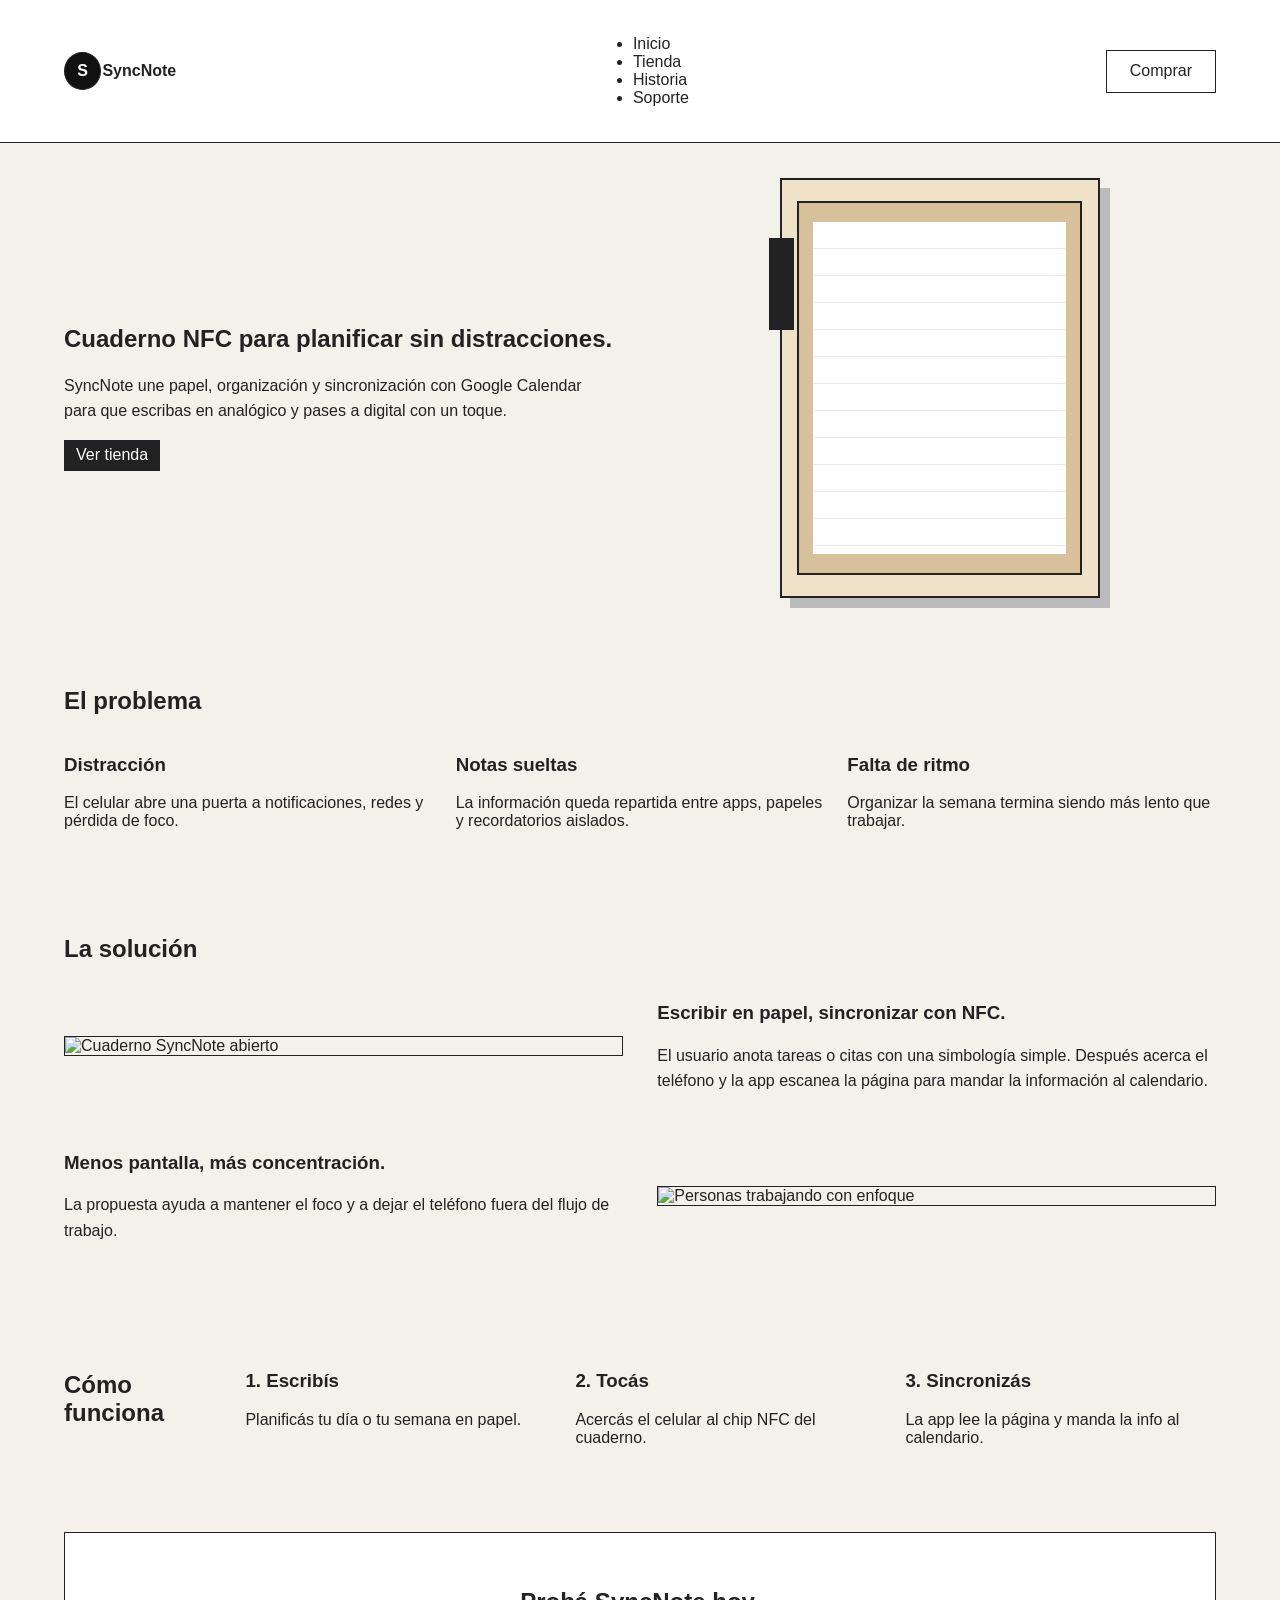
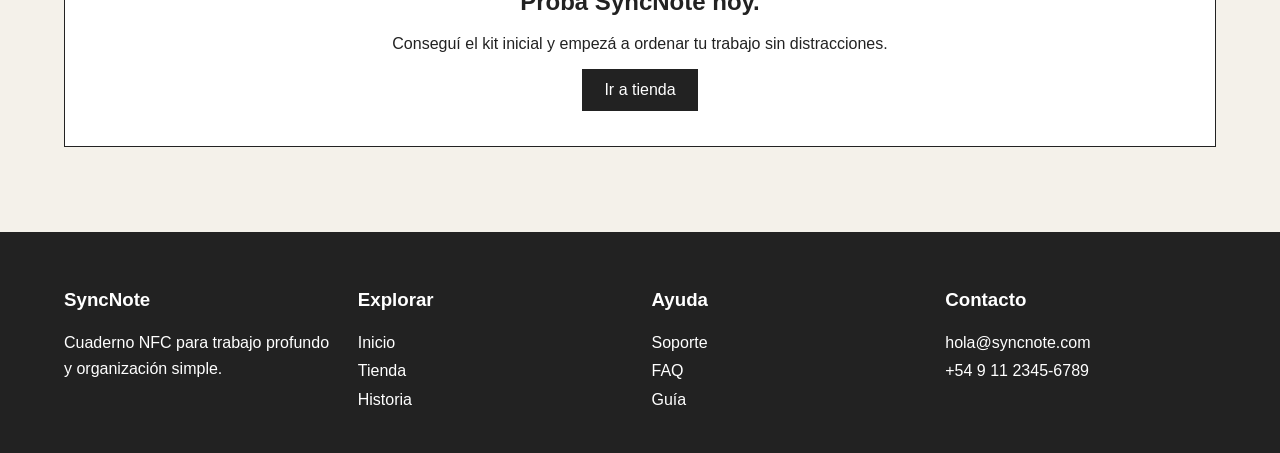
==== index.html @ 84cb2865 "first commit" ====
<!DOCTYPE html>
<html lang="es">
<head>
    <meta charset="UTF-8">
    <meta name="viewport" content="width=device-width, initial-scale=1.0">
    <title>SyncNote</title>
    <link rel="stylesheet" href="style.css">
</head>
<body>

<header>
    <nav>
        <a class="logo" href="index.html">
            <div class="mark">S</div>
            <div>SyncNote</div>
        </a>

        <div class="links">
            <ul>
                <li><a href="index.html">Inicio</a></li>
                <li><a href="tienda.html">Tienda</a></li>
                <li><a href="historia.html">Historia</a></li>
                <li><a href="soporte.html">Soporte</a></li>
            </ul>
        </div>

        <a class="btn btn-primary" href="tienda.html">Comprar</a>
    </nav>
</header>

<main>
    <section class="hero">
        <div class="text">
            <h1>Cuaderno NFC para planificar sin distracciones.</h1>
            <p>SyncNote une papel, organización y sincronización con Google Calendar para que escribas en analógico y pases a digital con un toque.</p>
            <a class="btn dark" href="tienda.html">Ver tienda</a>
        </div>

        <div class="art">
            <div class="notebook">
                <div class="cover"></div>
                <div class="pages"></div>
                <div class="tab"></div>
            </div>
        </div>
    </section>

    <section class="problem">
        <h2>El problema</h2>
        <div class="grid3">
            <article class="card">
                <h3>Distracción</h3>
                <p>El celular abre una puerta a notificaciones, redes y pérdida de foco.</p>
            </article>
            <article class="card">
                <h3>Notas sueltas</h3>
                <p>La información queda repartida entre apps, papeles y recordatorios aislados.</p>
            </article>
            <article class="card">
                <h3>Falta de ritmo</h3>
                <p>Organizar la semana termina siendo más lento que trabajar.</p>
            </article>
        </div>
    </section>

    <section class="solution">
        <h2>La solución</h2>
        <div class="row">
            <div class="pic">
                <img src="https://images.unsplash.com/photo-1516321318423-f06f85e504b3?auto=format&fit=crop&w=900&q=80" alt="Cuaderno SyncNote abierto">
            </div>
            <div class="textblock">
                <h3>Escribir en papel, sincronizar con NFC.</h3>
                <p>El usuario anota tareas o citas con una simbología simple. Después acerca el teléfono y la app escanea la página para mandar la información al calendario.</p>
            </div>
        </div>

        <div class="row reverse">
            <div class="pic">
                <img src="https://images.unsplash.com/photo-1522202176988-66273c2fd55f?auto=format&fit=crop&w=900&q=80" alt="Personas trabajando con enfoque">
            </div>
            <div class="textblock">
                <h3>Menos pantalla, más concentración.</h3>
                <p>La propuesta ayuda a mantener el foco y a dejar el teléfono fuera del flujo de trabajo.</p>
            </div>
        </div>
    </section>

    <section class="steps">
        <h2>Cómo funciona</h2>
        <div class="grid3">
            <article class="step">
                <h3>1. Escribís</h3>
                <p>Planificás tu día o tu semana en papel.</p>
            </article>
            <article class="step">
                <h3>2. Tocás</h3>
                <p>Acercás el celular al chip NFC del cuaderno.</p>
            </article>
            <article class="step">
                <h3>3. Sincronizás</h3>
                <p>La app lee la página y manda la info al calendario.</p>
            </article>
        </div>
    </section>

    <section>
        <div class="cta-box">
            <h2>Probá SyncNote hoy.</h2>
            <p>Conseguí el kit inicial y empezá a ordenar tu trabajo sin distracciones.</p>
            <a class="btn dark" href="tienda.html">Ir a tienda</a>
        </div>
    </section>
</main>

<footer>
    <div class="footer-inner">
        <div>
            <h3>SyncNote</h3>
            <p>Cuaderno NFC para trabajo profundo y organización simple.</p>
        </div>
        <div>
            <h3>Explorar</h3>
            <ul>
                <li><a href="index.html">Inicio</a></li>
                <li><a href="tienda.html">Tienda</a></li>
                <li><a href="historia.html">Historia</a></li>
            </ul>
        </div>
        <div>
            <h3>Ayuda</h3>
            <ul>
                <li><a href="soporte.html">Soporte</a></li>
                <li><a href="soporte.html#faq">FAQ</a></li>
                <li><a href="soporte.html#inicio">Guía</a></li>
            </ul>
        </div>
        <div>
            <h3>Contacto</h3>
            <ul>
                <li>hola@syncnote.com</li>
                <li>+54 9 11 2345-6789</li>
            </ul>
        </div>
    </div>
</footer>

</body>
</html>
---- style.css ----
* {
    box-sizing: border-box;
}

body {
    margin: 0;
    font-family: Arial, Helvetica, sans-serif;
    background: #f4f1ea;
    color: #222;
}

img {
    display: block;
    max-width: 100%;
}

a {
    color: inherit;
    text-decoration: none;
}

header {
    position: sticky;
    top: 0;
    background: #fff;
    border-bottom: 1px solid #222;
    z-index: 10;
}

header nav {
    width: 90%;
    margin: 0 5%;
    padding: 1.5% 0;
    display: flex;
    justify-content: space-between;
    align-items: center;
    gap: 2%;
}

.logo {
    display: flex;
    align-items: center;
    gap: 1%;
    font-weight: bold;
}

.mark {
    width: 2.4rem;
    height: 2.4rem;
    border: 1px solid #222;
    border-radius: 50%;
    display: grid;
    place-items: center;
    background: #111;
    color: #fff;
}

.links {
    flex: 1;
    display: flex;
    justify-content: center;
    gap: 4%;
}

.links a {
    padding: 0.5% 0;
}

.btn {
    display: inline-block;
    border: 1px solid #222;
    padding: 1% 2%;
    background: #fff;
}

.dark {
    background: #222;
    color: #fff;
}

main {
    width: 90%;
    margin: 0 5%;
}

section {
    padding: 3% 0;
}

.hero,
.supporthero {
    display: flex;
    justify-content: space-between;
    align-items: center;
    gap: 4%;
}

.hero .text,
.hero .art,
.supporthero .text,
.supporthero .search {
    flex: 1;
}

.hero .text p,
.supporthero .text p,
.box p,
.row p,
.essay p,
.materials p,
footer p,
footer li {
    line-height: 1.6;
}

.notebook {
    width: 70%;
    max-width: 320px;
    height: 420px;
    margin: 0 auto;
    position: relative;
    background: #efe2c8;
    border: 2px solid #222;
    box-shadow: 10px 10px 0 #bbb;
}

.cover {
    position: absolute;
    inset: 5%;
    background: #d7c19b;
    border: 2px solid #222;
}

.pages {
    position: absolute;
    inset: 10%;
    background: repeating-linear-gradient(to bottom, #fff, #fff 26px, #d7d7d7 27px);
}

.tab {
    position: absolute;
    left: -4%;
    top: 14%;
    width: 8%;
    height: 22%;
    background: #222;
}

.grid3 {
    display: grid;
    grid-template-columns: repeat(3, 1fr);
    gap: 2%;
}

.box {
    background: #fff;
    border: 1px solid #222;
    padding: 2%;
    box-shadow: 4px 4px 0 #bbb;
}

.row {
    display: flex;
    align-items: center;
    gap: 3%;
    margin-bottom: 2%;
}

.reverse {
    flex-direction: row-reverse;
}

.pic,
.materials .image {
    flex: 1;
}

.textblock,
.materials .text {
    flex: 1;
}

.pic img,
.materials .image img {
    border: 1px solid #222;
}

.steps {
    display: flex;
    gap: 2%;
}

.steps .box {
    flex: 1;
}

.cta-box {
    text-align: center;
    background: #fff;
    border: 1px solid #222;
    padding: 3%;
}

.shophero,
.storyhero,
.supporthero,
.menu,
.essay,
.materials,
.faq,
.trust {
    background: #fff;
    border: 1px solid #222;
    padding: 2%;
}

.shophero {
    text-align: center;
}

.big {
    transform: scale(1.05);
}

.filters {
    display: flex;
    justify-content: center;
    gap: 1%;
    margin-bottom: 2%;
}

.filters button {
    font: inherit;
    border: 1px solid #222;
    background: #fff;
    padding: 0.8% 1.3%;
}

.trust {
    display: flex;
    gap: 2%;
    background: #222;
    color: #fff;
}

.trust div {
    flex: 1;
    text-align: center;
}

.storyhero {
    min-height: 60vh;
    display: flex;
    align-items: center;
    justify-content: center;
    text-align: center;
    color: #fff;
    background: linear-gradient(rgba(0, 0, 0, 0.35), rgba(0, 0, 0, 0.35)), url('https://images.unsplash.com/photo-1519681393784-d120267933ba?auto=format&fit=crop&w=1600&q=80') center/cover no-repeat;
}

.essay {
    width: 70%;
    margin: 0 15%;
}

.materials .pair {
    display: flex;
    gap: 3%;
    align-items: center;
}

.materials .image {
    flex: 4;
}

.materials .text {
    flex: 6;
}

.search {
    width: 35%;
}

.search input {
    width: 100%;
    padding: 2%;
    border: 1px solid #222;
}

.menu {
    display: flex;
    gap: 2%;
}

.menu a {
    display: inline-block;
    border: 1px solid #222;
    padding: 1% 2%;
    background: #fff;
}

.guide .row {
    align-items: flex-start;
    background: #fff;
    border: 1px solid #222;
    padding: 2%;
}

.guide img {
    width: 30%;
    border: 1px solid #222;
}

.faq details {
    border: 1px solid #222;
    padding: 1.5% 2%;
    margin-bottom: 1%;
}

footer {
    background: #222;
    color: #fff;
    margin-top: 4%;
}

.footer-inner {
    width: 90%;
    margin: 0 5%;
    padding: 3% 0;
    display: grid;
    grid-template-columns: repeat(4, 1fr);
    gap: 2%;
}

footer ul {
    list-style: none;
    padding: 0;
    margin: 0;
}

footer li {
    margin-bottom: 1%;
}
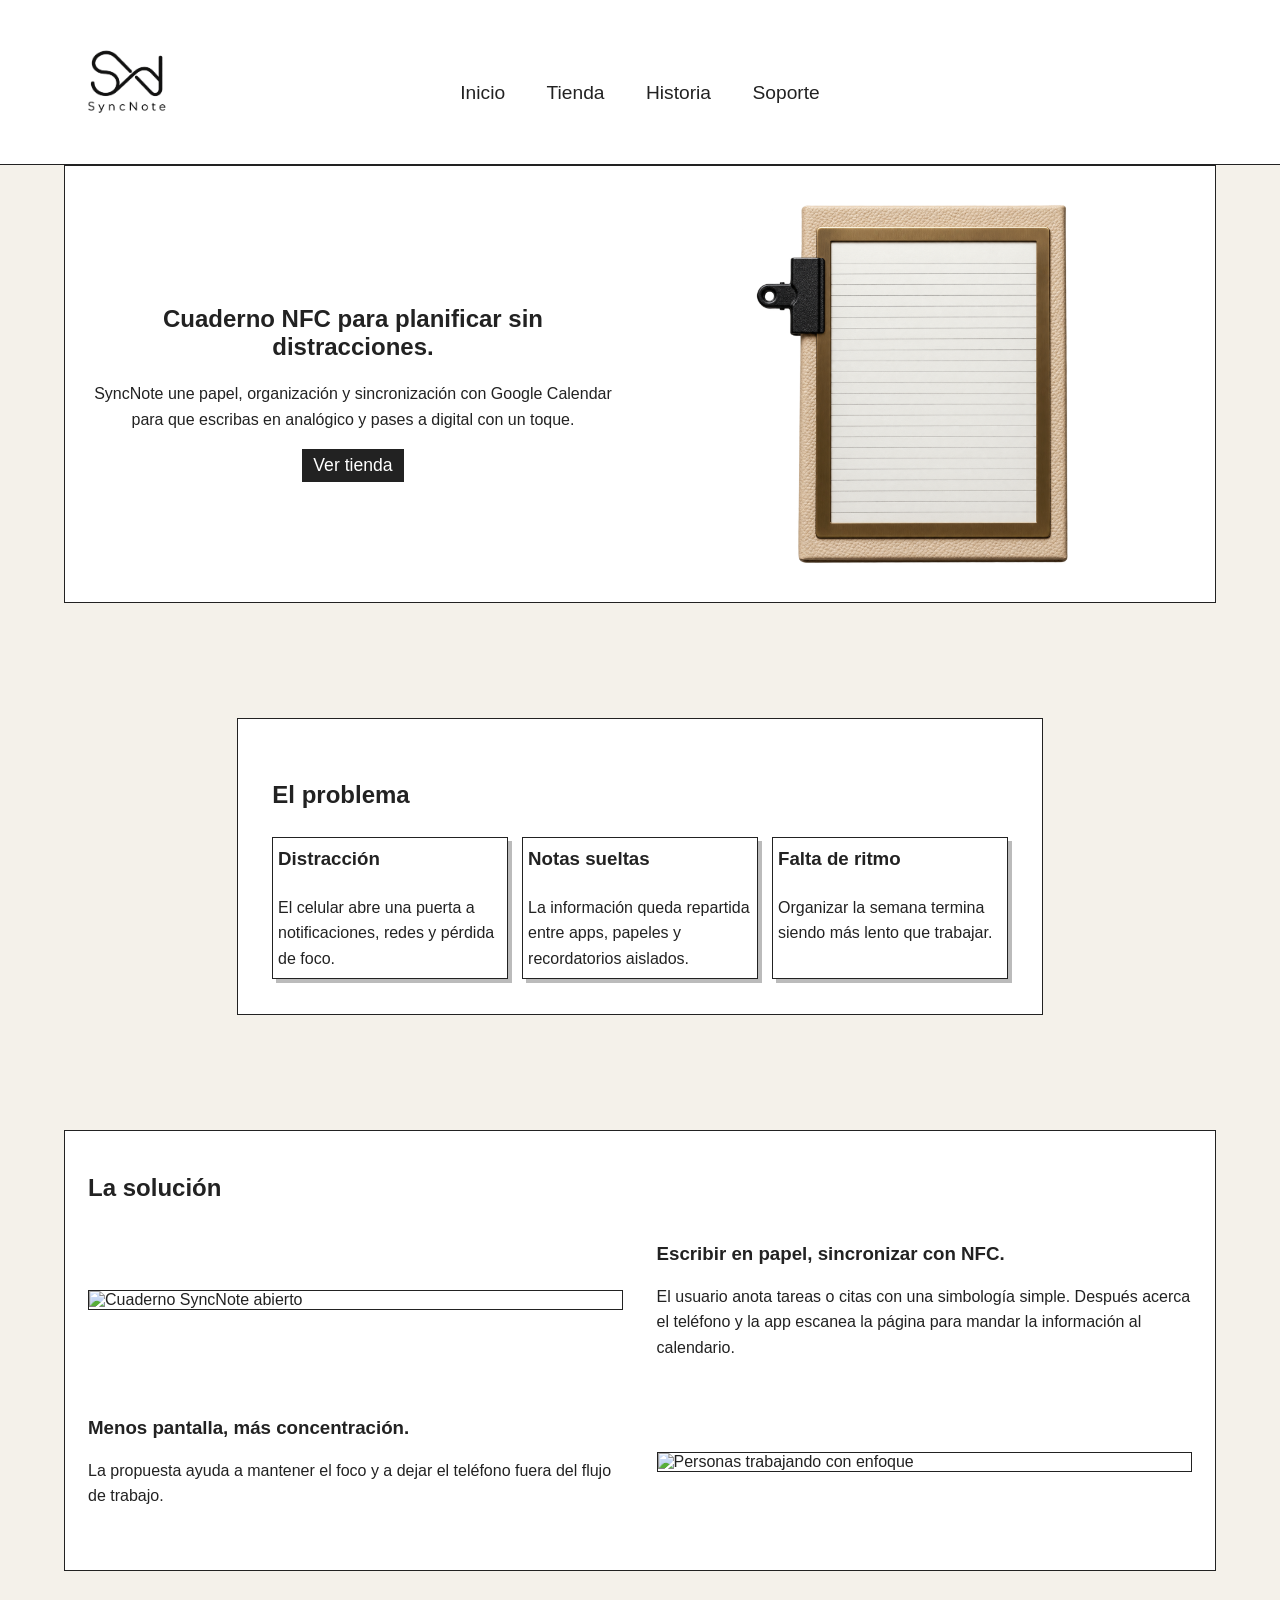
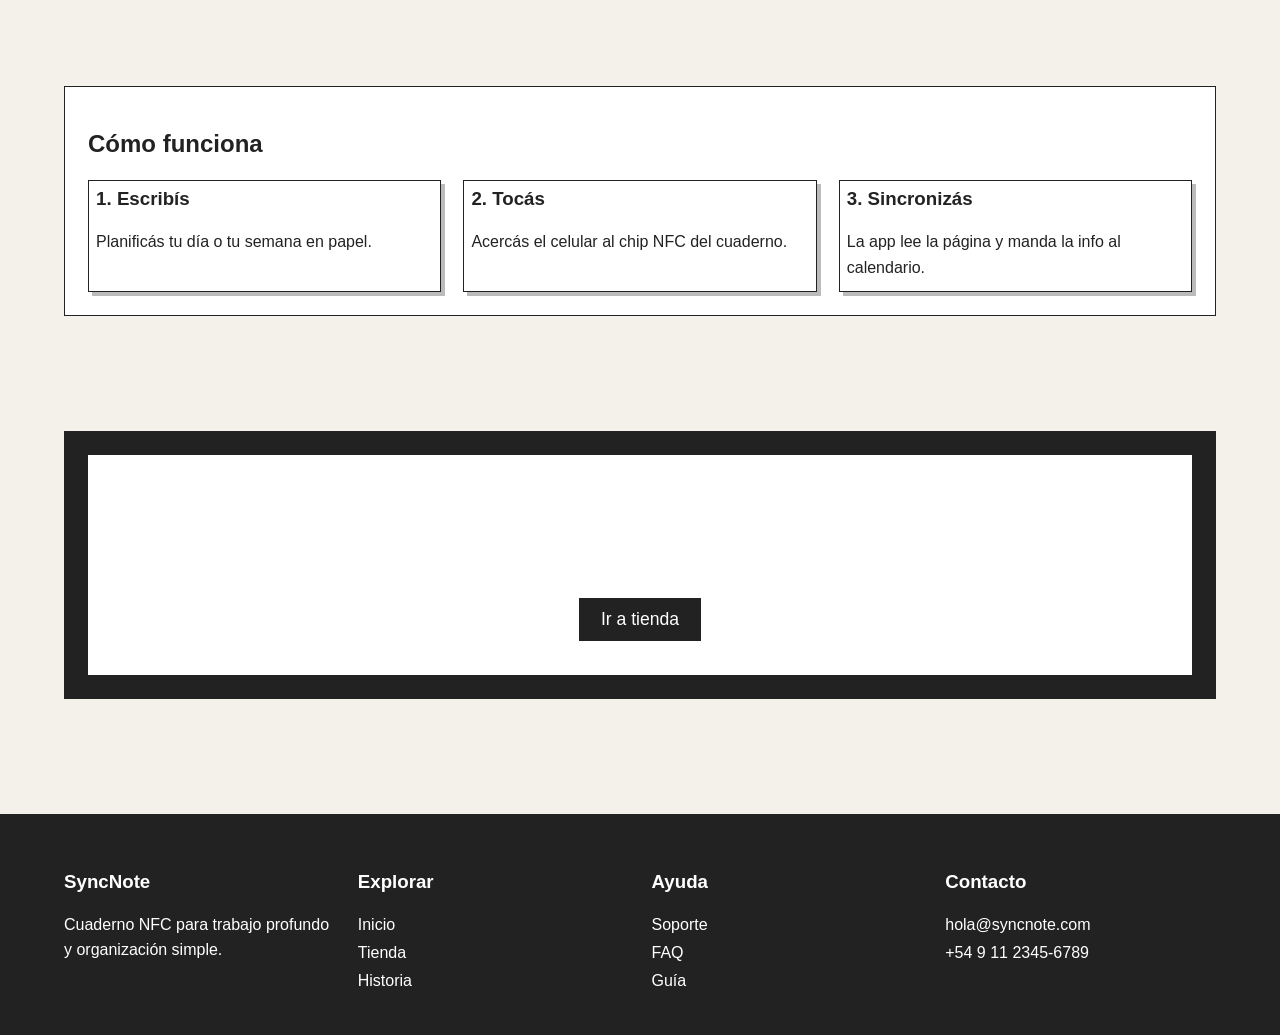
==== commit ab9babde: "falta poco" ====
--- a/index.html
+++ b/index.html
@@ -11,11 +11,10 @@
 <header>
     <nav>
         <a class="logo" href="index.html">
-            <div class="mark">S</div>
-            <div>SyncNote</div>
+            <img src="img/logo.png" alt="SyncNote">
         </a>
 
-        <div class="links">
+        <div>
             <ul>
                 <li><a href="index.html">Inicio</a></li>
                 <li><a href="tienda.html">Tienda</a></li>
@@ -24,80 +23,76 @@
             </ul>
         </div>
 
-        <a class="btn btn-primary" href="tienda.html">Comprar</a>
+        <a class="btn dark" href="tienda.html">Comprar</a>
     </nav>
 </header>
 
 <main>
     <section class="hero">
-        <div class="text">
+        <div>
             <h1>Cuaderno NFC para planificar sin distracciones.</h1>
             <p>SyncNote une papel, organización y sincronización con Google Calendar para que escribas en analógico y pases a digital con un toque.</p>
             <a class="btn dark" href="tienda.html">Ver tienda</a>
         </div>
 
-        <div class="art">
-            <div class="notebook">
-                <div class="cover"></div>
-                <div class="pages"></div>
-                <div class="tab"></div>
-            </div>
+        <div>
+            <img src="img/producto.png" alt="Cuaderno SyncNote NFC">
         </div>
     </section>
 
-    <section class="problem">
+    <section>
         <h2>El problema</h2>
         <div class="grid3">
-            <article class="card">
+            <article>
                 <h3>Distracción</h3>
                 <p>El celular abre una puerta a notificaciones, redes y pérdida de foco.</p>
             </article>
-            <article class="card">
+            <article>
                 <h3>Notas sueltas</h3>
                 <p>La información queda repartida entre apps, papeles y recordatorios aislados.</p>
             </article>
-            <article class="card">
+            <article>
                 <h3>Falta de ritmo</h3>
                 <p>Organizar la semana termina siendo más lento que trabajar.</p>
             </article>
         </div>
     </section>
 
-    <section class="solution">
+    <section>
         <h2>La solución</h2>
         <div class="row">
-            <div class="pic">
+            <div>
                 <img src="https://images.unsplash.com/photo-1516321318423-f06f85e504b3?auto=format&fit=crop&w=900&q=80" alt="Cuaderno SyncNote abierto">
             </div>
-            <div class="textblock">
+            <div>
                 <h3>Escribir en papel, sincronizar con NFC.</h3>
                 <p>El usuario anota tareas o citas con una simbología simple. Después acerca el teléfono y la app escanea la página para mandar la información al calendario.</p>
             </div>
         </div>
 
         <div class="row reverse">
-            <div class="pic">
+            <div>
                 <img src="https://images.unsplash.com/photo-1522202176988-66273c2fd55f?auto=format&fit=crop&w=900&q=80" alt="Personas trabajando con enfoque">
             </div>
-            <div class="textblock">
+            <div>
                 <h3>Menos pantalla, más concentración.</h3>
                 <p>La propuesta ayuda a mantener el foco y a dejar el teléfono fuera del flujo de trabajo.</p>
             </div>
         </div>
     </section>
 
-    <section class="steps">
+    <section>
         <h2>Cómo funciona</h2>
         <div class="grid3">
-            <article class="step">
+            <article>
                 <h3>1. Escribís</h3>
                 <p>Planificás tu día o tu semana en papel.</p>
             </article>
-            <article class="step">
+            <article>
                 <h3>2. Tocás</h3>
                 <p>Acercás el celular al chip NFC del cuaderno.</p>
             </article>
-            <article class="step">
+            <article>
                 <h3>3. Sincronizás</h3>
                 <p>La app lee la página y manda la info al calendario.</p>
             </article>
--- a/style.css
+++ b/style.css
@@ -23,47 +23,48 @@
     position: sticky;
     top: 0;
     background: #fff;
-    border-bottom: 1px solid #222;
+    border-bottom: 1px solid #222; 
     z-index: 10;
 }
 
-header nav {
+nav {
     width: 90%;
     margin: 0 5%;
     padding: 1.5% 0;
     display: flex;
     justify-content: space-between;
     align-items: center;
-    gap: 2%;
+    position: relative;
 }
 
 .logo {
     display: flex;
     align-items: center;
     gap: 1%;
-    font-weight: bold;
-}
-
-.mark {
-    width: 2.4rem;
-    height: 2.4rem;
-    border: 1px solid #222;
-    border-radius: 50%;
-    display: grid;
-    place-items: center;
-    background: #111;
-    color: #fff;
-}
-
-.links {
-    flex: 1;
-    display: flex;
+    flex-shrink: 0;
+}
+
+.logo img {
+    width: 100%;
+    max-width: 10%;
+}
+
+nav ul {
+    display: flex;
+    list-style: none;
+    padding: 0;
+    margin: 0;
     justify-content: center;
-    gap: 4%;
-}
-
-.links a {
-    padding: 0.5% 0;
+    gap: 6%;
+    position: absolute;
+    left: 50%;
+    transform: translateX(-50%);
+    width: 60%;
+}
+
+nav li a {
+    font-size: 120%;
+    font-weight: 500;
 }
 
 .btn {
@@ -71,6 +72,9 @@
     border: 1px solid #222;
     padding: 1% 2%;
     background: #fff;
+    cursor: pointer;
+    font-size: 1.1em;
+    flex-shrink: 0;
 }
 
 .dark {
@@ -84,32 +88,29 @@
 }
 
 section {
-    padding: 3% 0;
-}
-
-.hero,
-.supporthero {
+    padding-top: 4%;
+    padding-bottom: 0;
+    margin-bottom: 10%;
+}
+
+.hero {
     display: flex;
     justify-content: space-between;
     align-items: center;
     gap: 4%;
 }
 
-.hero .text,
-.hero .art,
-.supporthero .text,
-.supporthero .search {
-    flex: 1;
-}
-
-.hero .text p,
-.supporthero .text p,
-.box p,
-.row p,
-.essay p,
-.materials p,
-footer p,
-footer li {
+.hero div {
+    flex: 1;
+}
+
+.hero img {
+    margin-left: 15%;
+    width: 70%;
+    max-width: 100%;
+}
+
+.hero p {
     line-height: 1.6;
 }
 
@@ -150,48 +151,46 @@
     display: grid;
     grid-template-columns: repeat(3, 1fr);
     gap: 2%;
-}
-
-.box {
+    margin-top: 2%;
+}
+
+article {
     background: #fff;
     border: 1px solid #222;
     padding: 2%;
     box-shadow: 4px 4px 0 #bbb;
 }
 
+article p {
+    line-height: 1.6;
+    margin: 1% 0;
+}
+
+article h3 {
+    margin-top: 0;
+}
+
 .row {
     display: flex;
     align-items: center;
     gap: 3%;
-    margin-bottom: 2%;
+    margin: 2% 0;
 }
 
 .reverse {
     flex-direction: row-reverse;
 }
 
-.pic,
-.materials .image {
-    flex: 1;
-}
-
-.textblock,
-.materials .text {
-    flex: 1;
-}
-
-.pic img,
-.materials .image img {
-    border: 1px solid #222;
-}
-
-.steps {
-    display: flex;
-    gap: 2%;
-}
-
-.steps .box {
-    flex: 1;
+.row div {
+    flex: 1;
+}
+
+.row img {
+    border: 1px solid #222;
+}
+
+.row p {
+    line-height: 1.6;
 }
 
 .cta-box {
@@ -201,24 +200,26 @@
     padding: 3%;
 }
 
-.shophero,
-.storyhero,
-.supporthero,
-.menu,
-.essay,
-.materials,
-.faq,
-.trust {
-    background: #fff;
-    border: 1px solid #222;
-    padding: 2%;
-}
-
-.shophero {
-    text-align: center;
-}
-
-.big {
+main section:first-child {
+    text-align: center;
+    background: #fff;
+    border: 1px solid #222;
+    padding: 2%;
+}
+
+main section:nth-child(3) {
+    background: #fff;
+    border: 1px solid #222;
+    padding: 2%;
+}
+
+main section:nth-child(4) {
+    background: #fff;
+    border: 1px solid #222;
+    padding: 2%;
+}
+
+.featured {
     transform: scale(1.05);
 }
 
@@ -229,89 +230,58 @@
     margin-bottom: 2%;
 }
 
-.filters button {
+button {
     font: inherit;
     border: 1px solid #222;
     background: #fff;
-    padding: 0.8% 1.3%;
-}
-
-.trust {
+    padding: 1% 1.5%;
+    cursor: pointer;
+}
+
+main section:last-child {
     display: flex;
     gap: 2%;
     background: #222;
     color: #fff;
-}
-
-.trust div {
-    flex: 1;
-    text-align: center;
-}
-
-.storyhero {
-    min-height: 60vh;
-    display: flex;
-    align-items: center;
-    justify-content: center;
-    text-align: center;
-    color: #fff;
-    background: linear-gradient(rgba(0, 0, 0, 0.35), rgba(0, 0, 0, 0.35)), url('https://images.unsplash.com/photo-1519681393784-d120267933ba?auto=format&fit=crop&w=1600&q=80') center/cover no-repeat;
-}
-
-.essay {
-    width: 70%;
-    margin: 0 15%;
-}
-
-.materials .pair {
+    padding: 2%;
+}
+
+main section:last-child div {
+    flex: 1;
+    text-align: center;
+}
+
+main section:last-child p {
+    line-height: 1.6;
+}
+
+.pair {
     display: flex;
     gap: 3%;
     align-items: center;
 }
 
-.materials .image {
-    flex: 4;
-}
-
-.materials .text {
-    flex: 6;
-}
-
-.search {
-    width: 35%;
-}
-
-.search input {
-    width: 100%;
-    padding: 2%;
-    border: 1px solid #222;
-}
-
-.menu {
-    display: flex;
-    gap: 2%;
-}
-
-.menu a {
-    display: inline-block;
-    border: 1px solid #222;
-    padding: 1% 2%;
-    background: #fff;
-}
-
-.guide .row {
+.pair div {
+    flex: 1;
+}
+
+.pair p {
+    line-height: 1.6;
+}
+
+section#inicio .row {
     align-items: flex-start;
     background: #fff;
     border: 1px solid #222;
     padding: 2%;
 }
 
-.guide img {
+section#inicio img {
     width: 30%;
     border: 1px solid #222;
 }
 
-.faq details {
+section#faq details {
     border: 1px solid #222;
     padding: 1.5% 2%;
     margin-bottom: 1%;
@@ -340,4 +310,57 @@
 
 footer li {
     margin-bottom: 1%;
-}
+    line-height: 1.6;
+}
+
+footer p {
+    line-height: 1.6;
+}
+
+.storyhero {
+    min-height: 60vh;
+    display: flex;
+    align-items: center;
+    justify-content: center;
+    text-align: center;
+    color: #fff;
+    background: linear-gradient(rgba(0, 0, 0, 0.35), rgba(0, 0, 0, 0.35)), url('https://images.unsplash.com/photo-1519681393784-d120267933ba?auto=format&fit=crop&w=1600&q=80') center/cover no-repeat;
+}
+
+.menu {
+    display: flex;
+    gap: 2%;
+    background: #fff;
+    border: 1px solid #222;
+    padding: 2%;
+}
+
+.menu a {
+    display: inline-block;
+    border: 1px solid #222;
+    padding: 1% 2%;
+    background: #fff;
+    flex: 1;
+    text-align: center;
+}
+
+.menu a:hover {
+    background: #222;
+    color: #fff;
+}
+
+input {
+    width: 100%;
+    padding: 2%;
+    border: 1px solid #222;
+}
+
+main section:nth-child(2) {
+    background: #fff;
+    border: 1px solid #222;
+    padding: 3%;
+    width: 70%;
+    margin-left: 15%;
+    margin-right: 15%;
+    line-height: 1.8;
+}
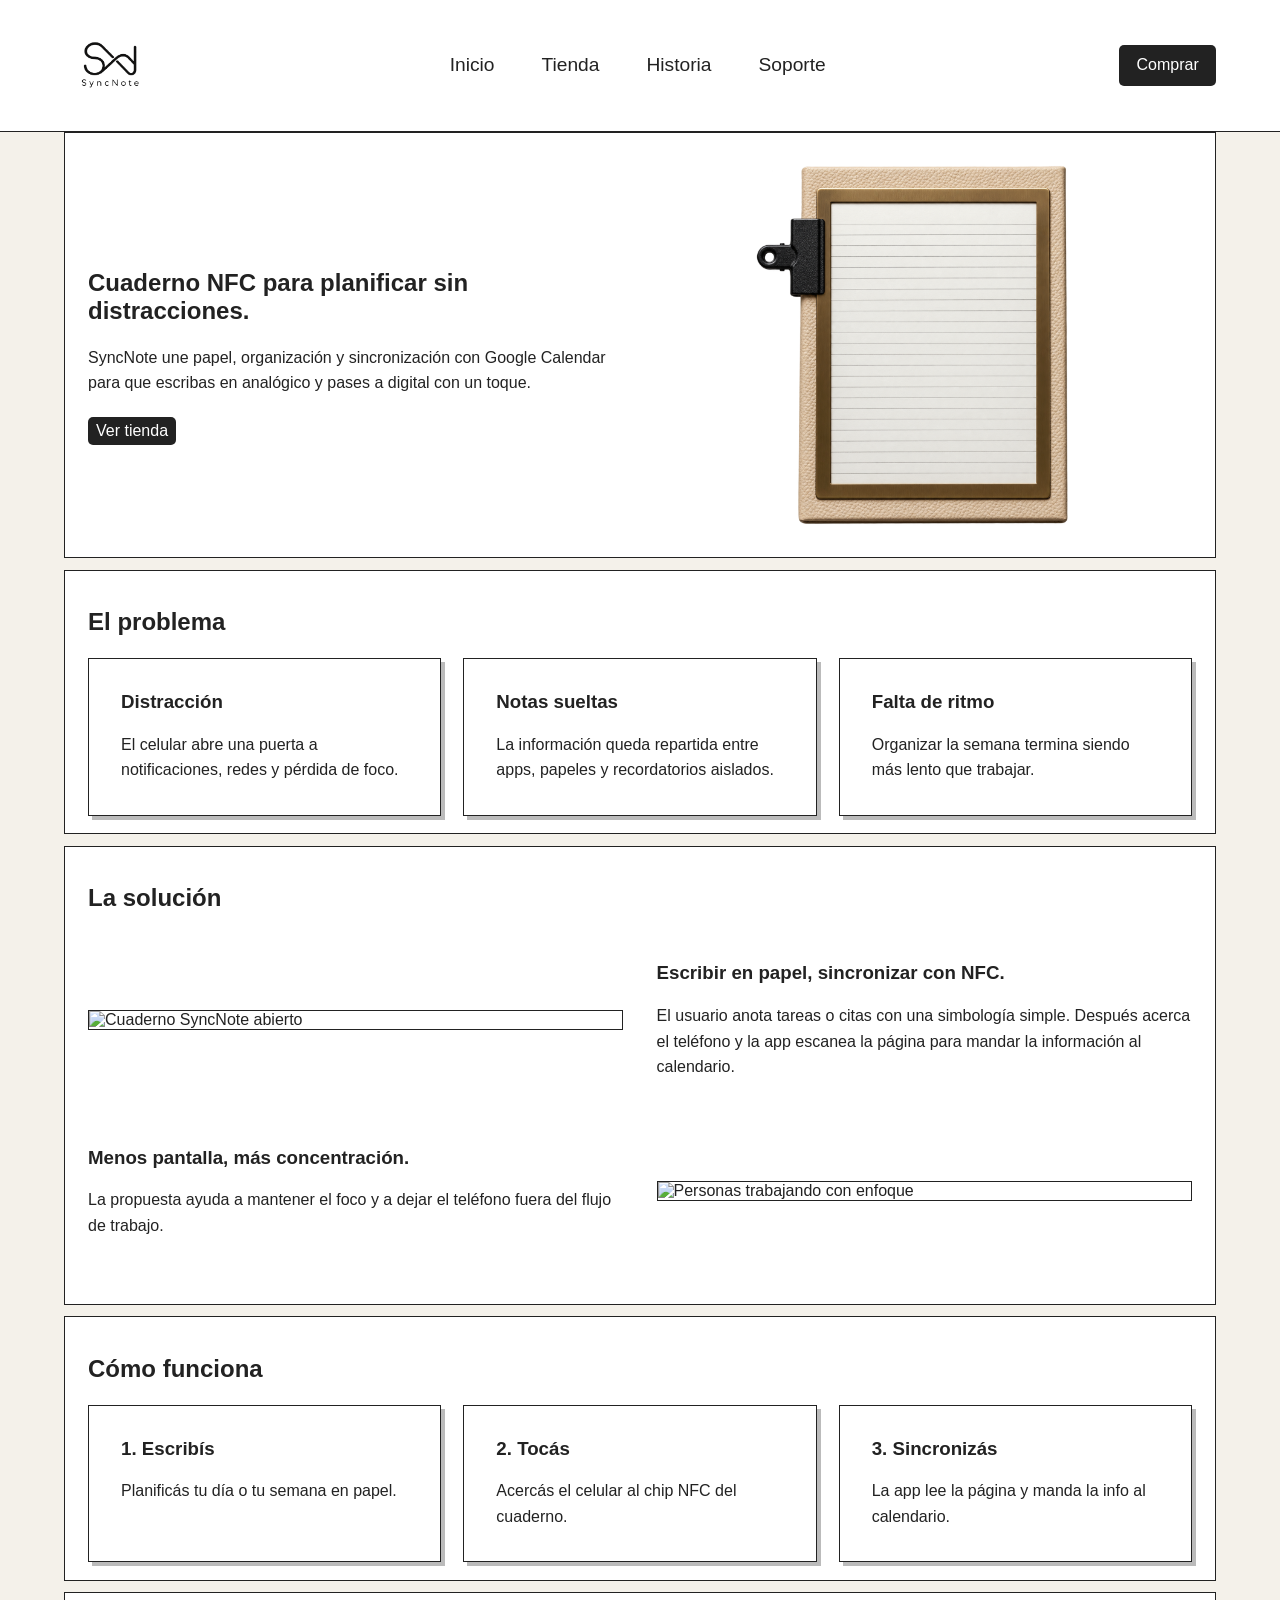
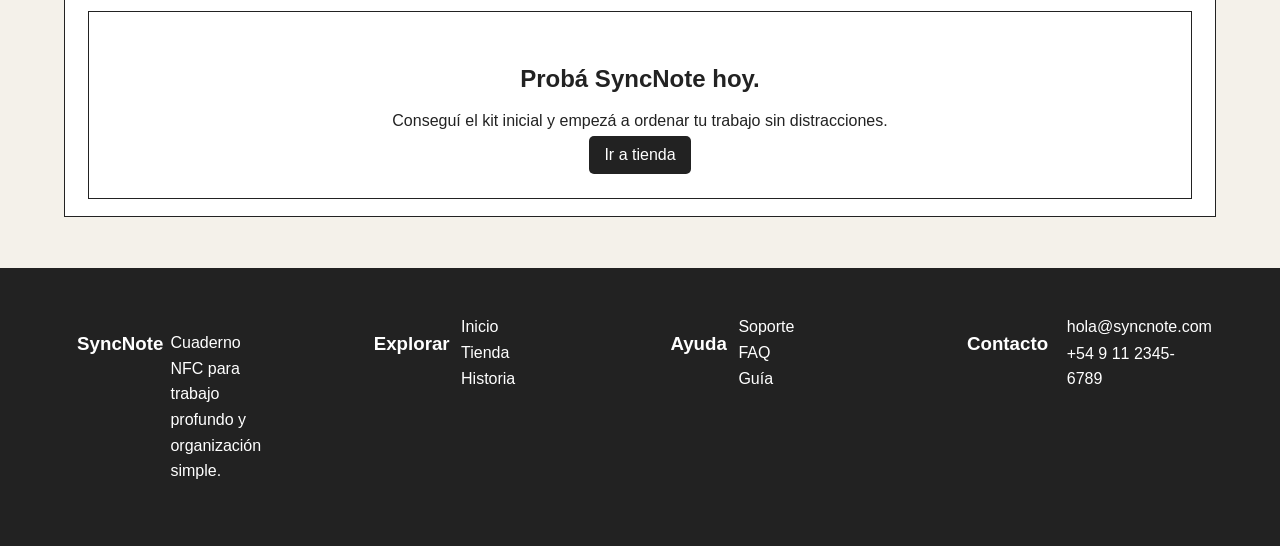
==== commit b440cad8: "revisar" ====
--- a/index.html
+++ b/index.html
@@ -7,13 +7,11 @@
     <link rel="stylesheet" href="style.css">
 </head>
 <body>
-
 <header>
     <nav>
         <a class="logo" href="index.html">
             <img src="img/logo.png" alt="SyncNote">
         </a>
-
         <div>
             <ul>
                 <li><a href="index.html">Inicio</a></li>
@@ -22,27 +20,24 @@
                 <li><a href="soporte.html">Soporte</a></li>
             </ul>
         </div>
-
-        <a class="btn dark" href="tienda.html">Comprar</a>
+        <a class="boton-oscuro" href="tienda.html">Comprar</a>
     </nav>
 </header>
-
 <main>
-    <section class="hero">
+    <section class="portada">
         <div>
             <h1>Cuaderno NFC para planificar sin distracciones.</h1>
             <p>SyncNote une papel, organización y sincronización con Google Calendar para que escribas en analógico y pases a digital con un toque.</p>
-            <a class="btn dark" href="tienda.html">Ver tienda</a>
+            <a class="boton-oscuro" href="tienda.html">Ver tienda</a>
         </div>
-
         <div>
             <img src="img/producto.png" alt="Cuaderno SyncNote NFC">
         </div>
     </section>
-
+    
     <section>
         <h2>El problema</h2>
-        <div class="grid3">
+        <div class="cuadricula3">
             <article>
                 <h3>Distracción</h3>
                 <p>El celular abre una puerta a notificaciones, redes y pérdida de foco.</p>
@@ -60,7 +55,7 @@
 
     <section>
         <h2>La solución</h2>
-        <div class="row">
+        <div class="fila">
             <div>
                 <img src="https://images.unsplash.com/photo-1516321318423-f06f85e504b3?auto=format&fit=crop&w=900&q=80" alt="Cuaderno SyncNote abierto">
             </div>
@@ -69,8 +64,7 @@
                 <p>El usuario anota tareas o citas con una simbología simple. Después acerca el teléfono y la app escanea la página para mandar la información al calendario.</p>
             </div>
         </div>
-
-        <div class="row reverse">
+        <div class="fila reverso">
             <div>
                 <img src="https://images.unsplash.com/photo-1522202176988-66273c2fd55f?auto=format&fit=crop&w=900&q=80" alt="Personas trabajando con enfoque">
             </div>
@@ -83,7 +77,7 @@
 
     <section>
         <h2>Cómo funciona</h2>
-        <div class="grid3">
+        <div class="cuadricula3">
             <article>
                 <h3>1. Escribís</h3>
                 <p>Planificás tu día o tu semana en papel.</p>
@@ -100,16 +94,15 @@
     </section>
 
     <section>
-        <div class="cta-box">
+        <div class="caja-llamado">
             <h2>Probá SyncNote hoy.</h2>
             <p>Conseguí el kit inicial y empezá a ordenar tu trabajo sin distracciones.</p>
-            <a class="btn dark" href="tienda.html">Ir a tienda</a>
+            <a class="boton-oscuro" href="tienda.html">Ir a tienda</a>
         </div>
     </section>
 </main>
-
 <footer>
-    <div class="footer-inner">
+    <div>
         <div>
             <h3>SyncNote</h3>
             <p>Cuaderno NFC para trabajo profundo y organización simple.</p>
@@ -139,6 +132,5 @@
         </div>
     </div>
 </footer>
-
 </body>
 </html>
--- a/style.css
+++ b/style.css
@@ -1,7 +1,6 @@
-* {
+*{
     box-sizing: border-box;
 }
-
 body {
     margin: 0;
     font-family: Arial, Helvetica, sans-serif;
@@ -12,6 +11,7 @@
 img {
     display: block;
     max-width: 100%;
+    height: auto;
 }
 
 a {
@@ -23,8 +23,8 @@
     position: sticky;
     top: 0;
     background: #fff;
-    border-bottom: 1px solid #222; 
-    z-index: 10;
+    border-bottom: 1px solid #222;
+    z-index: 100;
 }
 
 nav {
@@ -34,19 +34,16 @@
     display: flex;
     justify-content: space-between;
     align-items: center;
-    position: relative;
+}
+span{
+    font-weight: bold;
 }
 
 .logo {
     display: flex;
     align-items: center;
-    gap: 1%;
+    width: 8%;
     flex-shrink: 0;
-}
-
-.logo img {
-    width: 100%;
-    max-width: 10%;
 }
 
 nav ul {
@@ -55,99 +52,68 @@
     padding: 0;
     margin: 0;
     justify-content: center;
-    gap: 6%;
-    position: absolute;
-    left: 50%;
-    transform: translateX(-50%);
-    width: 60%;
+    gap: 20%;
 }
 
 nav li a {
-    font-size: 120%;
+    font-size: 1.2rem;
     font-weight: 500;
 }
 
-.btn {
+.boton {
     display: inline-block;
     border: 1px solid #222;
-    padding: 1% 2%;
+    padding: 1% 1.5%;
     background: #fff;
     cursor: pointer;
-    font-size: 1.1em;
-    flex-shrink: 0;
-}
-
-.dark {
+    font-size: 1.1rem;
+    text-align: center;
+}
+
+.boton-oscuro {
+    background: #222;
+    color: #fff;
+    padding: 1% 1.5%;
+    border-radius: 5px;
+}
+
+.boton:hover {
     background: #222;
     color: #fff;
 }
 
 main {
     width: 90%;
-    margin: 0 5%;
+    margin: 0 auto;
 }
 
 section {
-    padding-top: 4%;
-    padding-bottom: 0;
-    margin-bottom: 10%;
-}
-
-.hero {
+    padding-top: 4rem;
+    margin-bottom: 5rem;
+}
+
+.portada {
     display: flex;
     justify-content: space-between;
     align-items: center;
     gap: 4%;
 }
 
-.hero div {
-    flex: 1;
-}
-
-.hero img {
+.portada div {
+    flex: 1;
+}
+
+.portada img {
     margin-left: 15%;
     width: 70%;
-    max-width: 100%;
-}
-
-.hero p {
-    line-height: 1.6;
-}
-
-.notebook {
-    width: 70%;
-    max-width: 320px;
-    height: 420px;
-    margin: 0 auto;
-    position: relative;
-    background: #efe2c8;
-    border: 2px solid #222;
-    box-shadow: 10px 10px 0 #bbb;
-}
-
-.cover {
-    position: absolute;
-    inset: 5%;
-    background: #d7c19b;
-    border: 2px solid #222;
-}
-
-.pages {
-    position: absolute;
-    inset: 10%;
-    background: repeating-linear-gradient(to bottom, #fff, #fff 26px, #d7d7d7 27px);
-}
-
-.tab {
-    position: absolute;
-    left: -4%;
-    top: 14%;
-    width: 8%;
-    height: 22%;
-    background: #222;
-}
-
-.grid3 {
+}
+
+.portada p {
+    line-height: 1.6;
+    margin-bottom: 5%;
+}
+
+.cuadricula3 {
     display: grid;
     grid-template-columns: repeat(3, 1fr);
     gap: 2%;
@@ -157,134 +123,179 @@
 article {
     background: #fff;
     border: 1px solid #222;
-    padding: 2%;
+    padding: 2rem;
     box-shadow: 4px 4px 0 #bbb;
 }
 
 article p {
     line-height: 1.6;
-    margin: 1% 0;
+    margin: 2% 0 0 0;
 }
 
 article h3 {
     margin-top: 0;
 }
 
-.row {
+.articulo-destacado {
+    border: 2px solid #222;
+    box-shadow: 6px 6px 0 #222;
+}
+
+.fila {
     display: flex;
     align-items: center;
     gap: 3%;
-    margin: 2% 0;
-}
-
-.reverse {
+    margin: 2rem 0;
+}
+
+.fila.reverso {
     flex-direction: row-reverse;
 }
 
-.row div {
-    flex: 1;
-}
-
-.row img {
-    border: 1px solid #222;
-}
-
-.row p {
-    line-height: 1.6;
-}
-
-.cta-box {
+.fila div {
+    flex: 1;
+}
+
+.fila img {
+    border: 1px solid #222;
+}
+
+.fila p {
+    line-height: 1.6;
+}
+
+.caja-llamado {
     text-align: center;
     background: #fff;
     border: 1px solid #222;
     padding: 3%;
 }
 
-main section:first-child {
-    text-align: center;
-    background: #fff;
-    border: 1px solid #222;
-    padding: 2%;
-}
-
-main section:nth-child(3) {
-    background: #fff;
-    border: 1px solid #222;
-    padding: 2%;
-}
-
-main section:nth-child(4) {
-    background: #fff;
-    border: 1px solid #222;
-    padding: 2%;
-}
-
-.featured {
-    transform: scale(1.05);
-}
-
-.filters {
+.filtros {
     display: flex;
     justify-content: center;
     gap: 1%;
-    margin-bottom: 2%;
-}
-
-button {
+    margin-bottom: 2rem;
+}
+
+.filtros button {
     font: inherit;
     border: 1px solid #222;
     background: #fff;
-    padding: 1% 1.5%;
+    padding: 1% 2%;
     cursor: pointer;
 }
 
-main section:last-child {
-    display: flex;
+.par {
+    display: flex;
+    gap: 3%;
+    align-items: center;
+}
+
+.par div {
+    flex: 1;
+}
+
+.par p {
+    line-height: 1.6;
+}
+
+.inicio-pasos div {
+    display: flex;
+    align-items: flex-start;
+    background: #fff;
+    border: 1px solid #222;
+    padding: 2%;
     gap: 2%;
-    background: #222;
-    color: #fff;
-    padding: 2%;
-}
-
-main section:last-child div {
-    flex: 1;
-    text-align: center;
-}
-
-main section:last-child p {
-    line-height: 1.6;
-}
-
-.pair {
-    display: flex;
-    gap: 3%;
-    align-items: center;
-}
-
-.pair div {
-    flex: 1;
-}
-
-.pair p {
-    line-height: 1.6;
-}
-
-section#inicio .row {
-    align-items: flex-start;
-    background: #fff;
-    border: 1px solid #222;
-    padding: 2%;
-}
-
-section#inicio img {
+    margin-bottom: 1%;
+    width: 100%;
+
+}
+
+.inicio-pasos img {
     width: 30%;
     border: 1px solid #222;
 }
 
-section#faq details {
+section  {
+    background: #fff;
     border: 1px solid #222;
     padding: 1.5% 2%;
     margin-bottom: 1%;
+    cursor: pointer;
+}
+
+.faq div {
+    font-weight: bold;
+    font-size: 1.1rem;
+    border: 1px solid black;
+    margin-top: 2%;
+    padding: 1%;
+
+}
+
+.faq h4{
+    font-family: 'Trebuchet MS';
+}
+.faq p {
+    line-height: 1.6;
+    font-family: Cambria;
+}
+
+.menu-soporte {
+    display: flex;
+    gap: 2%;
+    background: #fff;
+    border: 1px solid #222;
+    padding: 2%;
+}
+
+.menu-soporte a {
+    display: inline-block;
+    border: 1px solid #222;
+    padding: 1% 2%;
+    background: #fff;
+    flex: 1;
+    text-align: center;
+    font-weight: bold;
+}
+
+.menu-soporte a:hover {
+    background: #222;
+    color: #fff;
+}
+
+.barra-busqueda input {
+    width: 100%;
+    padding: 1%;
+    border: 1px solid #222;
+    font-size: 1rem;
+}
+
+.seccion-manifiesto {
+    background: #fff;
+    border: 1px solid #222;
+    padding: 3%;
+    width: 70%;
+    margin: 1% auto;
+    line-height: 1.8;
+}
+
+.seccion-garantias {
+    display: flex;
+    gap: 2%;
+    background: #222;
+    color: #fff;
+    padding: 2%;
+}
+
+.seccion-garantias div {
+    flex: 1;
+    text-align: center;
+}
+
+.seccion-garantias p {
+    line-height: 1.6;
 }
 
 footer {
@@ -293,74 +304,27 @@
     margin-top: 4%;
 }
 
-.footer-inner {
+footer div {
     width: 90%;
-    margin: 0 5%;
+    margin: 0 auto;
     padding: 3% 0;
     display: grid;
     grid-template-columns: repeat(4, 1fr);
-    gap: 2%;
-}
-
-footer ul {
+    gap: 3%;
+}
+
+footer div ul {
     list-style: none;
     padding: 0;
     margin: 0;
-}
-
-footer li {
-    margin-bottom: 1%;
-    line-height: 1.6;
-}
-
-footer p {
-    line-height: 1.6;
-}
-
-.storyhero {
-    min-height: 60vh;
-    display: flex;
-    align-items: center;
-    justify-content: center;
-    text-align: center;
-    color: #fff;
-    background: linear-gradient(rgba(0, 0, 0, 0.35), rgba(0, 0, 0, 0.35)), url('https://images.unsplash.com/photo-1519681393784-d120267933ba?auto=format&fit=crop&w=1600&q=80') center/cover no-repeat;
-}
-
-.menu {
-    display: flex;
-    gap: 2%;
-    background: #fff;
-    border: 1px solid #222;
-    padding: 2%;
-}
-
-.menu a {
-    display: inline-block;
-    border: 1px solid #222;
-    padding: 1% 2%;
-    background: #fff;
-    flex: 1;
-    text-align: center;
-}
-
-.menu a:hover {
-    background: #222;
-    color: #fff;
-}
-
-input {
-    width: 100%;
-    padding: 2%;
-    border: 1px solid #222;
-}
-
-main section:nth-child(2) {
-    background: #fff;
-    border: 1px solid #222;
-    padding: 3%;
-    width: 70%;
-    margin-left: 15%;
-    margin-right: 15%;
-    line-height: 1.8;
+    margin-left: 8%;
+}
+
+footer div li {
+    margin-bottom: 0.5%;
+    line-height: 1.6;
+}
+
+footer div p {
+    line-height: 1.6;
 }
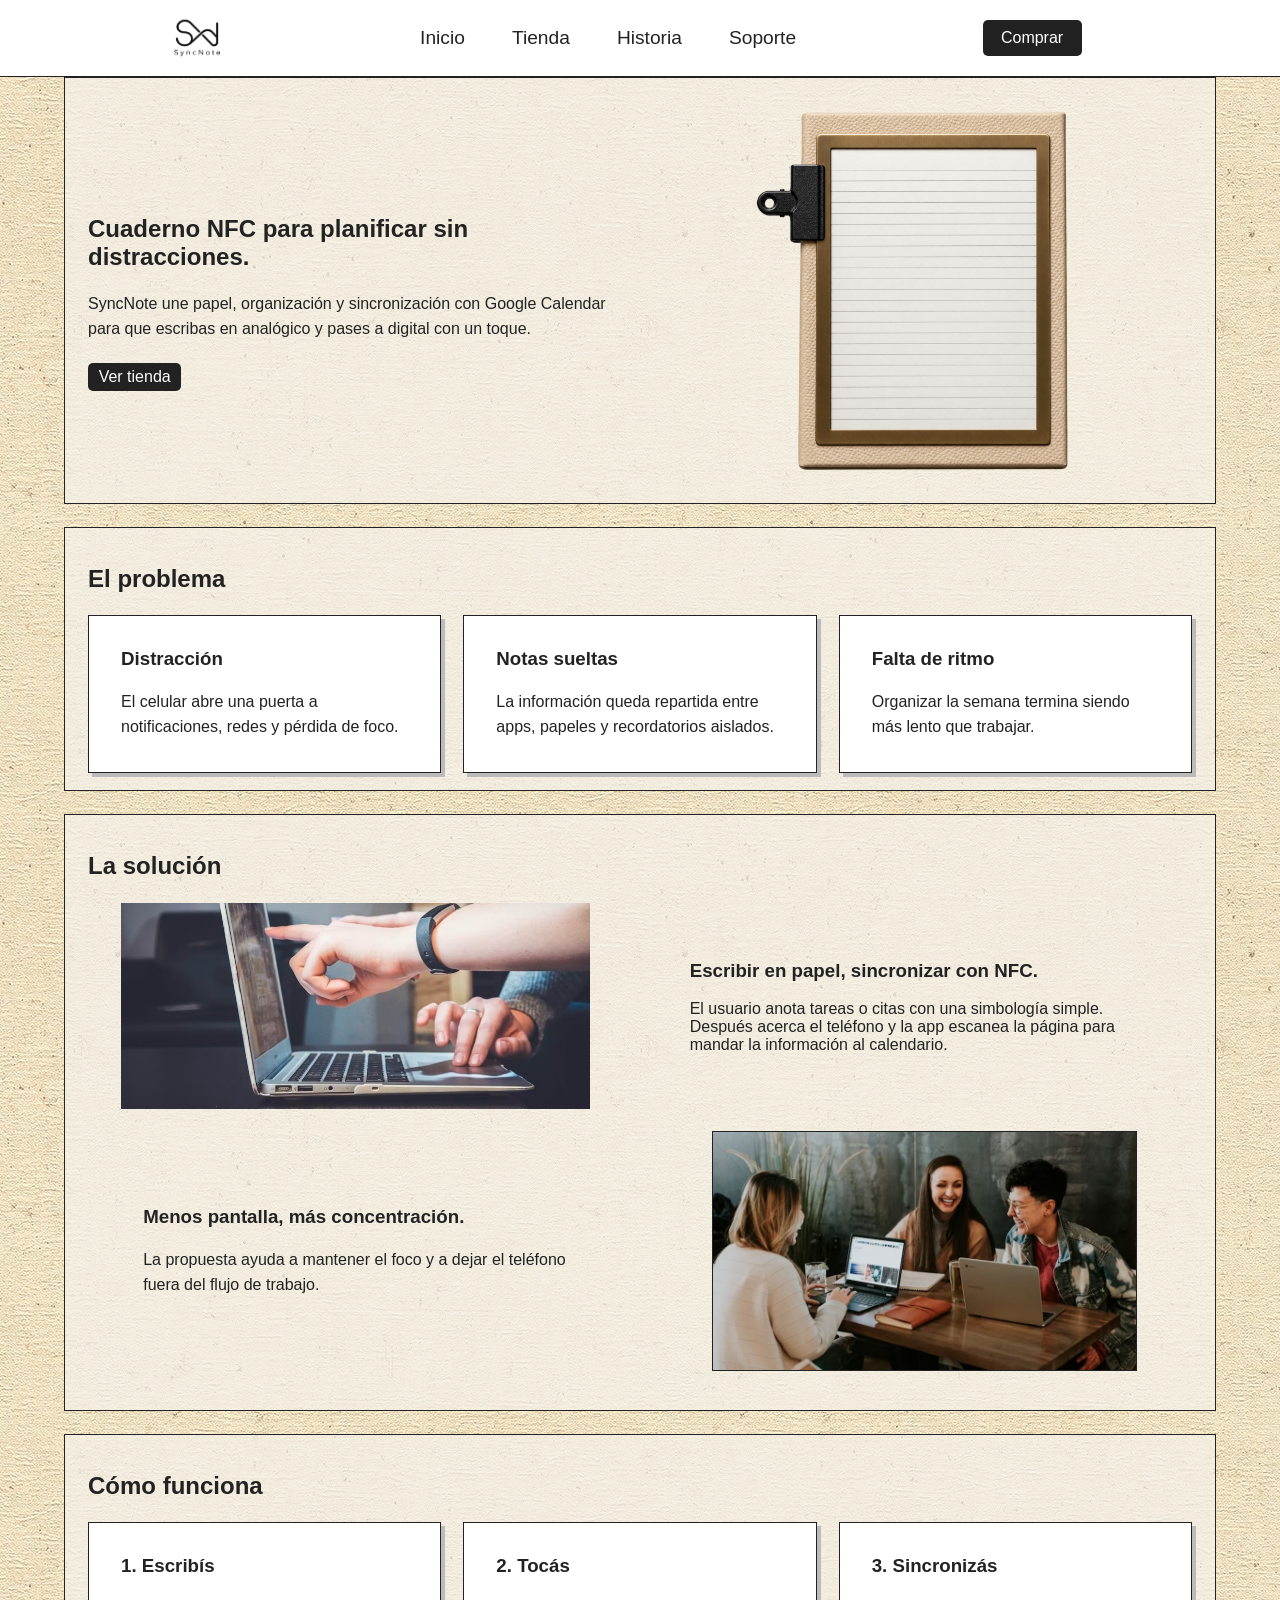
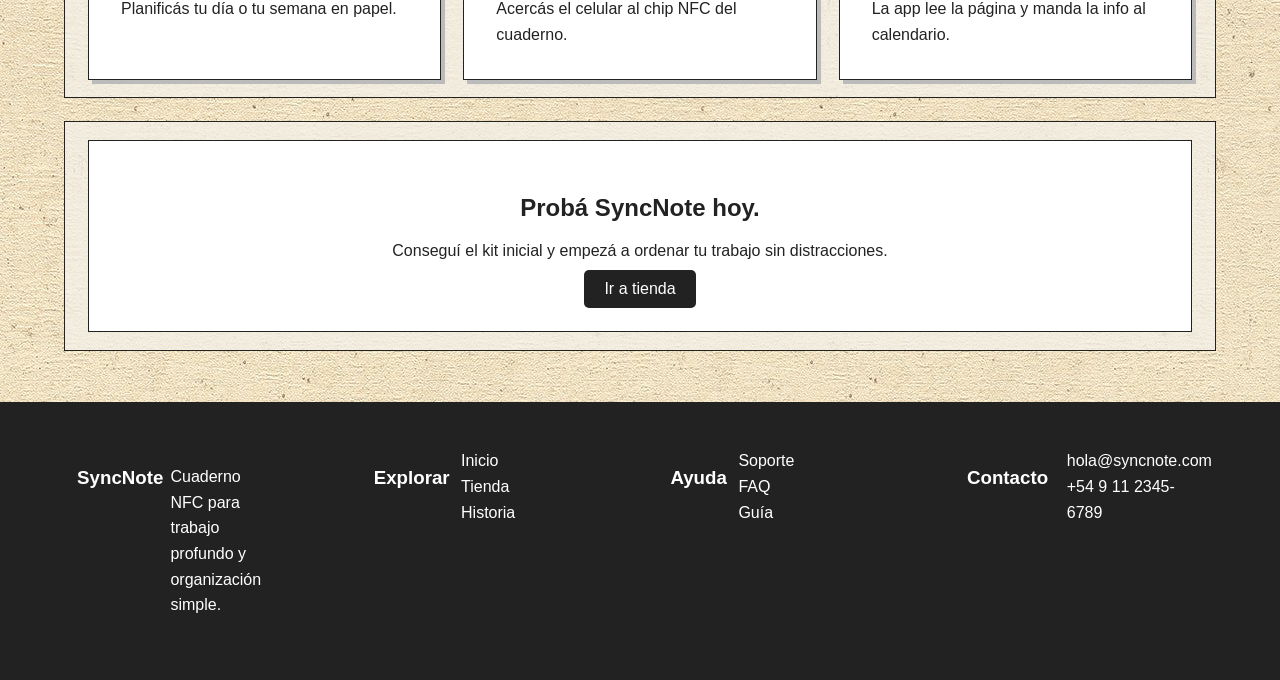
==== commit f3cfec7f: "a" ====
--- a/index.html
+++ b/index.html
@@ -57,16 +57,16 @@
         <h2>La solución</h2>
         <div class="fila">
             <div>
-                <img src="https://images.unsplash.com/photo-1516321318423-f06f85e504b3?auto=format&fit=crop&w=900&q=80" alt="Cuaderno SyncNote abierto">
+                <img src="img/photo-1.jpg" alt="Cuaderno SyncNote abierto">
             </div>
             <div>
                 <h3>Escribir en papel, sincronizar con NFC.</h3>
                 <p>El usuario anota tareas o citas con una simbología simple. Después acerca el teléfono y la app escanea la página para mandar la información al calendario.</p>
             </div>
         </div>
-        <div class="fila reverso">
+        <div class="filareverso">
             <div>
-                <img src="https://images.unsplash.com/photo-1522202176988-66273c2fd55f?auto=format&fit=crop&w=900&q=80" alt="Personas trabajando con enfoque">
+                <img src="img/photo-2.jpg" alt="Personas trabajando con enfoque">
             </div>
             <div>
                 <h3>Menos pantalla, más concentración.</h3>
--- a/style.css
+++ b/style.css
@@ -1,17 +1,18 @@
-*{
+* {
     box-sizing: border-box;
 }
+
 body {
     margin: 0;
     font-family: Arial, Helvetica, sans-serif;
-    background: #f4f1ea;
     color: #222;
+    background-image: url(img/4096-520842CainWheatRiceTextureWallpaper_1024x1024.jpg);
+
 }
 
 img {
     display: block;
-    max-width: 100%;
-    height: auto;
+    width: 100%;
 }
 
 a {
@@ -24,18 +25,20 @@
     top: 0;
     background: #fff;
     border-bottom: 1px solid #222;
-    z-index: 100;
-}
+}
+
+
 
 nav {
-    width: 90%;
-    margin: 0 5%;
-    padding: 1.5% 0;
+    width: 72%;
+    margin: 0 12.5%;
+    padding: 0.1% 0;
     display: flex;
     justify-content: space-between;
     align-items: center;
 }
-span{
+
+span {
     font-weight: bold;
 }
 
@@ -63,7 +66,7 @@
 .boton {
     display: inline-block;
     border: 1px solid #222;
-    padding: 1% 1.5%;
+    padding: 1% 2%;
     background: #fff;
     cursor: pointer;
     font-size: 1.1rem;
@@ -73,7 +76,7 @@
 .boton-oscuro {
     background: #222;
     color: #fff;
-    padding: 1% 1.5%;
+    padding: 1% 2%;
     border-radius: 5px;
 }
 
@@ -87,9 +90,14 @@
     margin: 0 auto;
 }
 
+
 section {
-    padding-top: 4rem;
-    margin-bottom: 5rem;
+    background-color: rgba(244, 241, 234, 0.72);
+    border: 1px solid #222;
+    padding: 1.5% 2%;
+    margin-bottom: 2%;
+    cursor: pointer;
+
 }
 
 .portada {
@@ -145,22 +153,42 @@
     display: flex;
     align-items: center;
     gap: 3%;
-    margin: 2rem 0;
-}
-
-.fila.reverso {
+    margin: 2% 0;
+}
+
+.filareverso {
+
     flex-direction: row-reverse;
+    display: flex;
+    align-items: center;
+    gap: 3%;
+    margin: 2% 0;
 }
 
 .fila div {
     flex: 1;
-}
-
-.fila img {
-    border: 1px solid #222;
-}
-
-.fila p {
+    padding: 0 3%;
+
+}
+
+.filareverso img {
+    border: 1px solid #222;
+}
+
+.filareverso p {
+    line-height: 1.6;
+}
+.filareverso div {
+    flex: 1;
+    padding: 0 5%;
+
+}
+
+.filareverso img {
+    border: 1px solid #222;
+}
+
+.filareverso p {
     line-height: 1.6;
 }
 
@@ -171,11 +199,15 @@
     padding: 3%;
 }
 
+.caja-llamado p {
+    margin-bottom: 2%;
+}
+
 .filtros {
     display: flex;
     justify-content: center;
     gap: 1%;
-    margin-bottom: 2rem;
+    margin-bottom: 5%;
 }
 
 .filtros button {
@@ -217,13 +249,7 @@
     border: 1px solid #222;
 }
 
-section  {
-    background: #fff;
-    border: 1px solid #222;
-    padding: 1.5% 2%;
-    margin-bottom: 1%;
-    cursor: pointer;
-}
+
 
 .faq div {
     font-weight: bold;
@@ -234,9 +260,10 @@
 
 }
 
-.faq h4{
+.faq h4 {
     font-family: 'Trebuchet MS';
 }
+
 .faq p {
     line-height: 1.6;
     font-family: Cambria;
